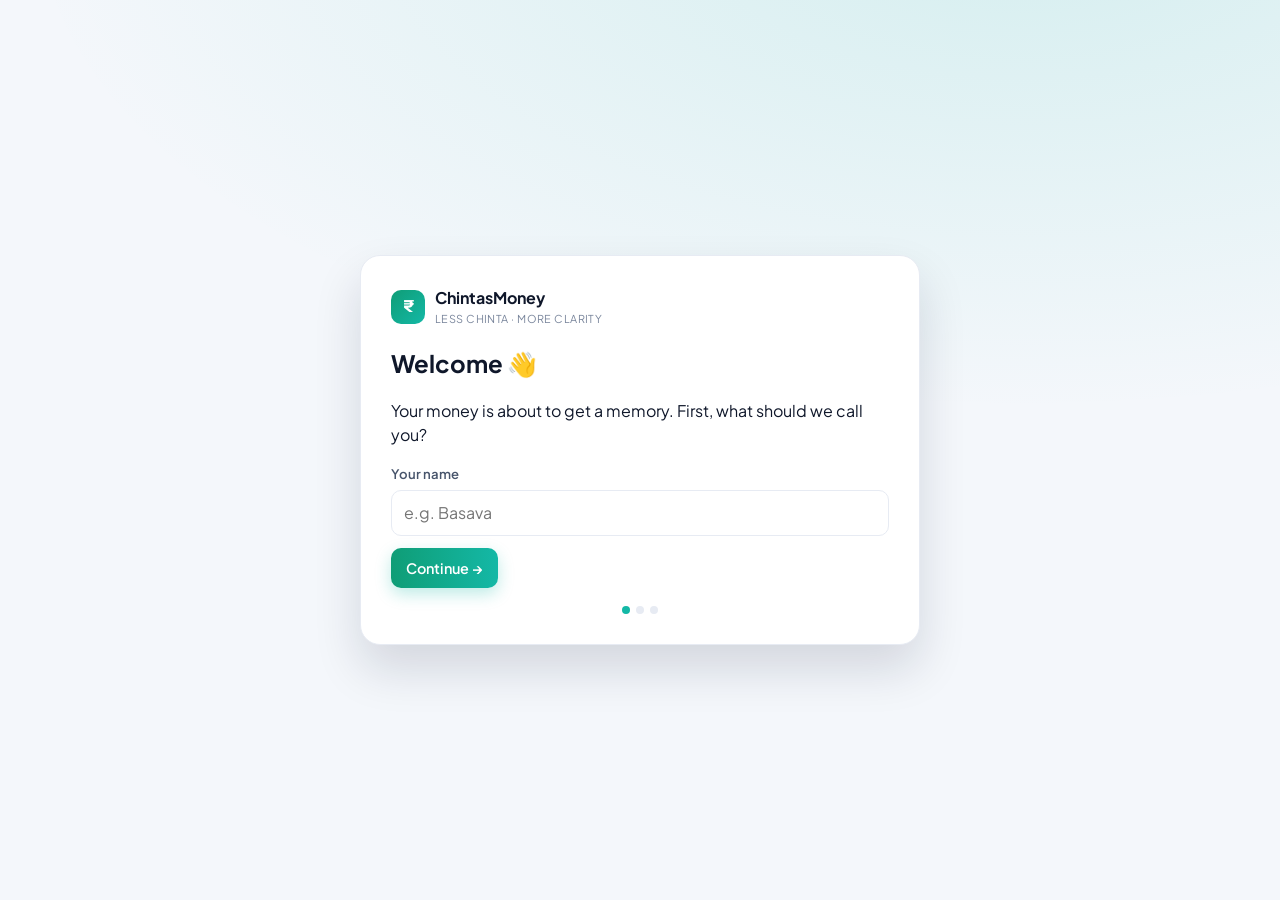
==== app/index.html @ daec8b52 "Build ChintasMoney MVP: financial-intelligence app + repositioned landing - New client-side SPA (app" ====
<!DOCTYPE html>
<html lang="en">
<head>
  <meta charset="UTF-8" />
  <meta name="viewport" content="width=device-width, initial-scale=1.0" />
  <title>ChintasMoney — Your money has a memory</title>
  <meta name="description" content="ChintasMoney — a personal financial intelligence platform. Less Chinta. More Clarity." />
  <link rel="preconnect" href="https://fonts.googleapis.com" />
  <link rel="preconnect" href="https://fonts.gstatic.com" crossorigin />
  <link href="https://fonts.googleapis.com/css2?family=Plus+Jakarta+Sans:wght@400;500;600;700;800&display=swap" rel="stylesheet" />
  <link rel="stylesheet" href="styles.css" />
</head>
<body>
  <div id="root"></div>
  <script src="store.js"></script>
  <script src="app.js"></script>
</body>
</html>
---- app/styles.css ----
/* ChintasMoney app — design system
 * THINK · UNDERSTAND · DECIDE · GROW
 * Palette: deep navy, emerald/teal, fresh green, warm gold, hint of coral. */
:root {
  --navy: #0b1533;
  --navy-2: #12204a;
  --ink: #0f172a;
  --ink-soft: #47546b;
  --muted: #7b879d;
  --line: #e7ebf3;
  --bg: #f4f7fb;
  --surface: #ffffff;
  --emerald: #0f9d76;
  --teal: #14b8a6;
  --green: #22c55e;
  --gold: #f5b849;
  --coral: #fb7185;
  --red: #ef4444;
  --amber: #f59e0b;
  --radius: 14px;
  --radius-lg: 20px;
  --shadow: 0 8px 24px rgba(15,23,42,.06);
  --shadow-lg: 0 24px 48px rgba(11,21,51,.14);
  --sidebar: 248px;
}
* { box-sizing: border-box; }
html, body { margin: 0; height: 100%; }
body {
  font-family: "Plus Jakarta Sans", system-ui, -apple-system, Segoe UI, Roboto, sans-serif;
  background: var(--bg); color: var(--ink); line-height: 1.55; -webkit-font-smoothing: antialiased;
}
a { color: inherit; text-decoration: none; }
button { font: inherit; cursor: pointer; }
img { max-width: 100%; }
.mono { font-variant-numeric: tabular-nums; }
.muted { color: var(--muted); }

/* Layout */
.app { display: grid; grid-template-columns: var(--sidebar) 1fr; min-height: 100vh; }
.sidebar {
  position: sticky; top: 0; align-self: start; height: 100vh; overflow-y: auto;
  background: linear-gradient(180deg, var(--navy), var(--navy-2)); color: #cdd7ea; padding: 18px 14px;
  display: flex; flex-direction: column; gap: 4px;
}
.brand { display: flex; align-items: center; gap: 10px; padding: 6px 8px 14px; }
.brand-badge { width: 34px; height: 34px; border-radius: 10px; display: grid; place-items: center;
  background: linear-gradient(135deg, var(--emerald), var(--teal)); color: #fff; font-weight: 800; }
.brand b { color: #fff; }
.brand small { display: block; color: #8ea3c9; font-size: .68rem; letter-spacing: .04em; }
.nav-item { display: flex; align-items: center; gap: 10px; padding: 9px 11px; border-radius: 10px; color: #b7c4dd;
  font-size: .92rem; font-weight: 500; border: 1px solid transparent; }
.nav-item .ic { width: 20px; text-align: center; }
.nav-item:hover { background: rgba(255,255,255,.06); color: #fff; }
.nav-item.active { background: rgba(20,184,166,.16); color: #fff; border-color: rgba(20,184,166,.35); }
.nav-item .lock { margin-left: auto; font-size: .7rem; color: var(--gold); }
.nav-sep { height: 1px; background: rgba(255,255,255,.08); margin: 8px 4px; }
.side-foot { margin-top: auto; padding: 10px 8px; }
.plan-pill { display: inline-flex; align-items: center; gap: 6px; font-size: .72rem; font-weight: 700; color: var(--navy);
  background: var(--gold); padding: 3px 9px; border-radius: 999px; }

/* Main */
.main { padding: 22px clamp(16px, 3vw, 34px) 60px; max-width: 1180px; }
.topbar { display: flex; align-items: center; gap: 14px; margin-bottom: 18px; }
.topbar h1 { font-size: 1.5rem; margin: 0; letter-spacing: -.02em; }
.topbar .sub { color: var(--muted); font-size: .9rem; }
.spacer { flex: 1; }
.btn { display: inline-flex; align-items: center; gap: 8px; padding: .55rem .95rem; border-radius: 10px; font-weight: 600;
  font-size: .9rem; border: 1px solid var(--line); background: #fff; color: var(--ink); transition: .15s; }
.btn:hover { border-color: var(--teal); }
.btn-primary { background: linear-gradient(90deg, var(--emerald), var(--teal)); color: #fff; border: 0;
  box-shadow: 0 6px 16px rgba(20,184,166,.28); }
.btn-primary:hover { transform: translateY(-1px); }
.btn-ghost { background: transparent; border-color: transparent; color: var(--ink-soft); }
.btn-sm { padding: .35rem .65rem; font-size: .82rem; }

/* Cards / grid */
.grid { display: grid; gap: 16px; }
.g2 { grid-template-columns: repeat(2, 1fr); }
.g3 { grid-template-columns: repeat(3, 1fr); }
.g4 { grid-template-columns: repeat(4, 1fr); }
.card { background: var(--surface); border: 1px solid var(--line); border-radius: var(--radius); padding: 18px; box-shadow: var(--shadow); }
.card h3 { margin: 0 0 4px; font-size: 1rem; }
.card .hint { color: var(--muted); font-size: .82rem; }
.card-hd { display: flex; align-items: center; gap: 10px; margin-bottom: 12px; }
.card-hd h3 { flex: 1; }

/* Stat tiles */
.stat { display: flex; flex-direction: column; gap: 2px; }
.stat .lbl { color: var(--muted); font-size: .78rem; text-transform: uppercase; letter-spacing: .05em; }
.stat .val { font-size: 1.6rem; font-weight: 800; letter-spacing: -.02em; }
.pos { color: var(--emerald); } .neg { color: var(--red); }

/* Attention list */
.attn { display: flex; gap: 12px; padding: 12px 0; border-bottom: 1px solid var(--line); }
.attn:last-child { border-bottom: 0; }
.dot { width: 10px; height: 10px; border-radius: 50%; margin-top: 6px; flex: none; }
.dot.green { background: var(--green); } .dot.yellow { background: var(--gold); } .dot.red { background: var(--red); }
.attn .t { font-weight: 600; }
.attn .d { color: var(--ink-soft); font-size: .9rem; }
.attn .why { color: var(--emerald); font-size: .84rem; margin-top: 2px; }

/* Badges */
.badge { display: inline-flex; align-items: center; gap: 5px; padding: 2px 9px; border-radius: 999px; font-size: .74rem; font-weight: 700; }
.b-green { background: rgba(34,197,94,.14); color: #148a3c; }
.b-yellow { background: rgba(245,184,73,.18); color: #9a6a00; }
.b-red { background: rgba(239,68,68,.13); color: #b91c1c; }
.b-navy { background: rgba(20,184,166,.14); color: #0d7d6b; }
.chip { display:inline-block; background: var(--bg); border: 1px solid var(--line); border-radius: 999px; padding: 2px 10px; font-size: .78rem; margin: 0 4px 4px 0; }

/* Tables */
.tbl { width: 100%; border-collapse: collapse; font-size: .9rem; }
.tbl th { text-align: left; color: var(--muted); font-weight: 600; font-size: .78rem; text-transform: uppercase; letter-spacing: .04em; padding: 8px 10px; border-bottom: 1px solid var(--line); }
.tbl td { padding: 10px; border-bottom: 1px solid var(--line); }
.tbl tr:last-child td { border-bottom: 0; }
.tbl .num { text-align: right; font-variant-numeric: tabular-nums; }

/* Bars */
.bar { height: 8px; background: var(--line); border-radius: 999px; overflow: hidden; }
.bar > i { display: block; height: 100%; background: linear-gradient(90deg, var(--emerald), var(--teal)); }
.bar.gold > i { background: linear-gradient(90deg, var(--gold), #f59e0b); }
.bar.coral > i { background: linear-gradient(90deg, var(--coral), var(--red)); }

/* Forms */
label.fld { display: block; margin-bottom: 12px; }
label.fld span { display: block; font-size: .82rem; color: var(--ink-soft); font-weight: 600; margin-bottom: 5px; }
input, select, textarea { width: 100%; padding: .62rem .75rem; border: 1px solid var(--line); border-radius: 10px; font: inherit; background: #fff; color: var(--ink); }
input:focus, select:focus, textarea:focus { outline: 2px solid var(--teal); border-color: transparent; }
textarea { min-height: 84px; resize: vertical; }

/* Chinta AI */
.chat { display: flex; flex-direction: column; gap: 12px; }
.msg { max-width: 82%; padding: 12px 14px; border-radius: 14px; }
.msg.u { align-self: flex-end; background: var(--navy); color: #fff; border-bottom-right-radius: 4px; }
.msg.a { align-self: flex-start; background: #fff; border: 1px solid var(--line); border-bottom-left-radius: 4px; }
.msg .ev { margin-top: 8px; font-size: .82rem; background: var(--bg); border-radius: 8px; padding: 8px 10px; }
.suggest { display: flex; flex-wrap: wrap; gap: 8px; margin-top: 8px; }
.suggest button { background: #fff; border: 1px solid var(--line); border-radius: 999px; padding: 6px 12px; font-size: .82rem; color: var(--ink-soft); }
.suggest button:hover { border-color: var(--teal); color: var(--ink); }
.composer { display: flex; gap: 10px; margin-top: 14px; }

/* Paywall / notices */
.paywall { text-align: center; padding: 42px 24px; }
.paywall .lock-ic { font-size: 2.2rem; }
.notice { background: rgba(245,184,73,.12); border: 1px solid rgba(245,184,73,.35); color: #7a5600; padding: 10px 14px; border-radius: 10px; font-size: .85rem; }
.mock-tag { font-size: .68rem; font-weight: 700; color: var(--gold); background: rgba(245,184,73,.15); padding: 1px 7px; border-radius: 6px; letter-spacing: .03em; }

/* Onboarding */
.onb { min-height: 100vh; display: grid; place-items: center; padding: 24px;
  background: radial-gradient(1000px 500px at 80% -10%, rgba(20,184,166,.14), transparent), var(--bg); }
.onb-card { width: 100%; max-width: 560px; background: #fff; border: 1px solid var(--line); border-radius: var(--radius-lg); box-shadow: var(--shadow-lg); padding: 30px; }
.persona-grid { display: grid; grid-template-columns: 1fr 1fr; gap: 12px; }
.persona { text-align: left; padding: 16px; border: 1.5px solid var(--line); border-radius: 14px; background: #fff; }
.persona:hover { border-color: var(--teal); }
.persona.sel { border-color: var(--emerald); background: rgba(15,157,118,.05); }
.persona .em { font-size: 1.4rem; }
.persona b { display: block; margin: 6px 0 2px; }
.persona small { color: var(--muted); }
.steps-dots { display: flex; gap: 6px; justify-content: center; margin-top: 18px; }
.steps-dots i { width: 8px; height: 8px; border-radius: 50%; background: var(--line); }
.steps-dots i.on { background: var(--teal); }

/* Pricing */
.plans { display: grid; grid-template-columns: repeat(3, 1fr); gap: 16px; }
.plan { border: 1.5px solid var(--line); border-radius: var(--radius-lg); padding: 22px; background: #fff; display: flex; flex-direction: column; }
.plan.feat { border-color: var(--emerald); box-shadow: var(--shadow-lg); }
.plan .amt { font-size: 2rem; font-weight: 800; }
.plan ul { list-style: none; padding: 0; margin: 12px 0 18px; display: grid; gap: 7px; flex: 1; }
.plan li { padding-left: 22px; position: relative; color: var(--ink-soft); font-size: .9rem; }
.plan li::before { content: "✓"; position: absolute; left: 0; color: var(--emerald); font-weight: 800; }

.disclaimer { margin-top: 30px; padding: 14px 16px; border-radius: 12px; background: #fff; border: 1px dashed var(--line); color: var(--muted); font-size: .8rem; }

/* Mobile */
.menu-btn { display: none; }
@media (max-width: 900px) {
  .app { grid-template-columns: 1fr; }
  .sidebar { position: fixed; z-index: 60; left: 0; top: 0; width: 260px; transform: translateX(-105%); transition: .25s; }
  .sidebar.open { transform: none; }
  .menu-btn { display: inline-flex; }
  .g4 { grid-template-columns: repeat(2, 1fr); }
  .g3, .g2 { grid-template-columns: 1fr; }
  .plans { grid-template-columns: 1fr; }
  .persona-grid { grid-template-columns: 1fr; }
  .scrim { position: fixed; inset: 0; background: rgba(11,21,51,.4); z-index: 55; }
}
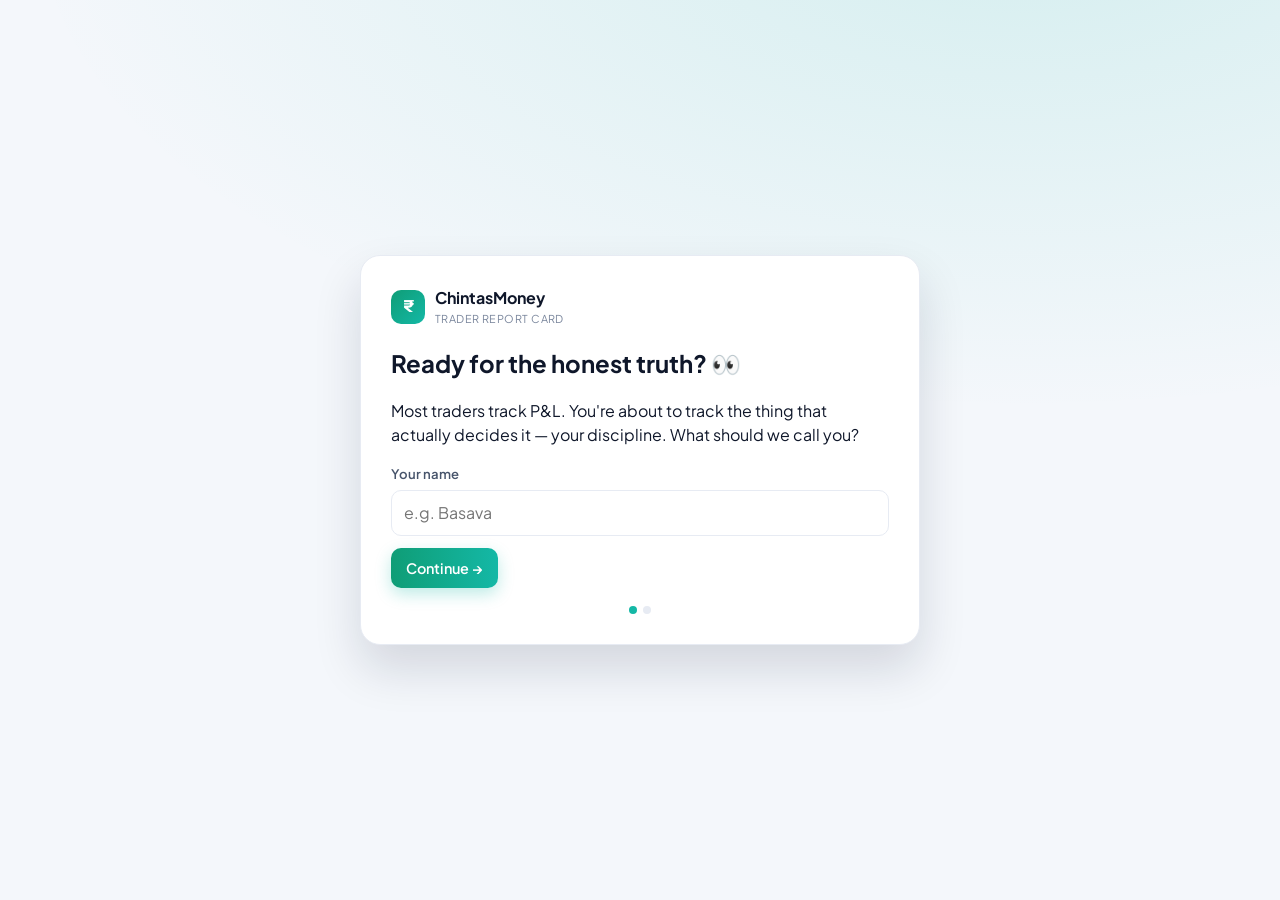
==== commit 8906b83d: "Make it a real installable app (PWA) + CSV import/export + finishing - PWA: manifest, service worker" ====
--- a/app/index.html
+++ b/app/index.html
@@ -2,9 +2,16 @@
 <html lang="en">
 <head>
   <meta charset="UTF-8" />
-  <meta name="viewport" content="width=device-width, initial-scale=1.0" />
-  <title>ChintasMoney — Your money has a memory</title>
-  <meta name="description" content="ChintasMoney — a personal financial intelligence platform. Less Chinta. More Clarity." />
+  <meta name="viewport" content="width=device-width, initial-scale=1.0, viewport-fit=cover" />
+  <title>ChintasMoney — Trader Report Card</title>
+  <meta name="description" content="Get your Discipline Score, trader personality and biggest mistakes. Discipline over profit." />
+  <meta name="theme-color" content="#0b1533" />
+  <link rel="manifest" href="manifest.webmanifest" />
+  <link rel="icon" href="assets/favicon.png" />
+  <link rel="apple-touch-icon" href="assets/apple-touch-icon.png" />
+  <meta name="apple-mobile-web-app-capable" content="yes" />
+  <meta name="apple-mobile-web-app-status-bar-style" content="black-translucent" />
+  <meta name="apple-mobile-web-app-title" content="ChintasMoney" />
   <link rel="preconnect" href="https://fonts.googleapis.com" />
   <link rel="preconnect" href="https://fonts.gstatic.com" crossorigin />
   <link href="https://fonts.googleapis.com/css2?family=Plus+Jakarta+Sans:wght@400;500;600;700;800&display=swap" rel="stylesheet" />
@@ -12,7 +19,29 @@
 </head>
 <body>
   <div id="root"></div>
+
+  <!-- Install prompt (appears when the browser allows it) -->
+  <button id="installBtn" hidden style="position:fixed;right:16px;bottom:16px;z-index:200;border:0;border-radius:999px;padding:.7rem 1.1rem;font-weight:700;color:#fff;background:linear-gradient(90deg,#0f9d76,#14b8a6);box-shadow:0 10px 24px rgba(20,184,166,.4);cursor:pointer">⬇ Install app</button>
+
   <script src="store.js"></script>
   <script src="app.js"></script>
+  <script>
+    // ---- PWA: service worker + install prompt ----
+    if ("serviceWorker" in navigator) {
+      window.addEventListener("load", function () {
+        navigator.serviceWorker.register("sw.js").catch(function () {});
+      });
+    }
+    var deferredPrompt = null, installBtn = document.getElementById("installBtn");
+    window.addEventListener("beforeinstallprompt", function (e) {
+      e.preventDefault(); deferredPrompt = e; installBtn.hidden = false;
+    });
+    installBtn.addEventListener("click", function () {
+      if (!deferredPrompt) return;
+      deferredPrompt.prompt();
+      deferredPrompt.userChoice.finally(function () { deferredPrompt = null; installBtn.hidden = true; });
+    });
+    window.addEventListener("appinstalled", function () { installBtn.hidden = true; });
+  </script>
 </body>
 </html>
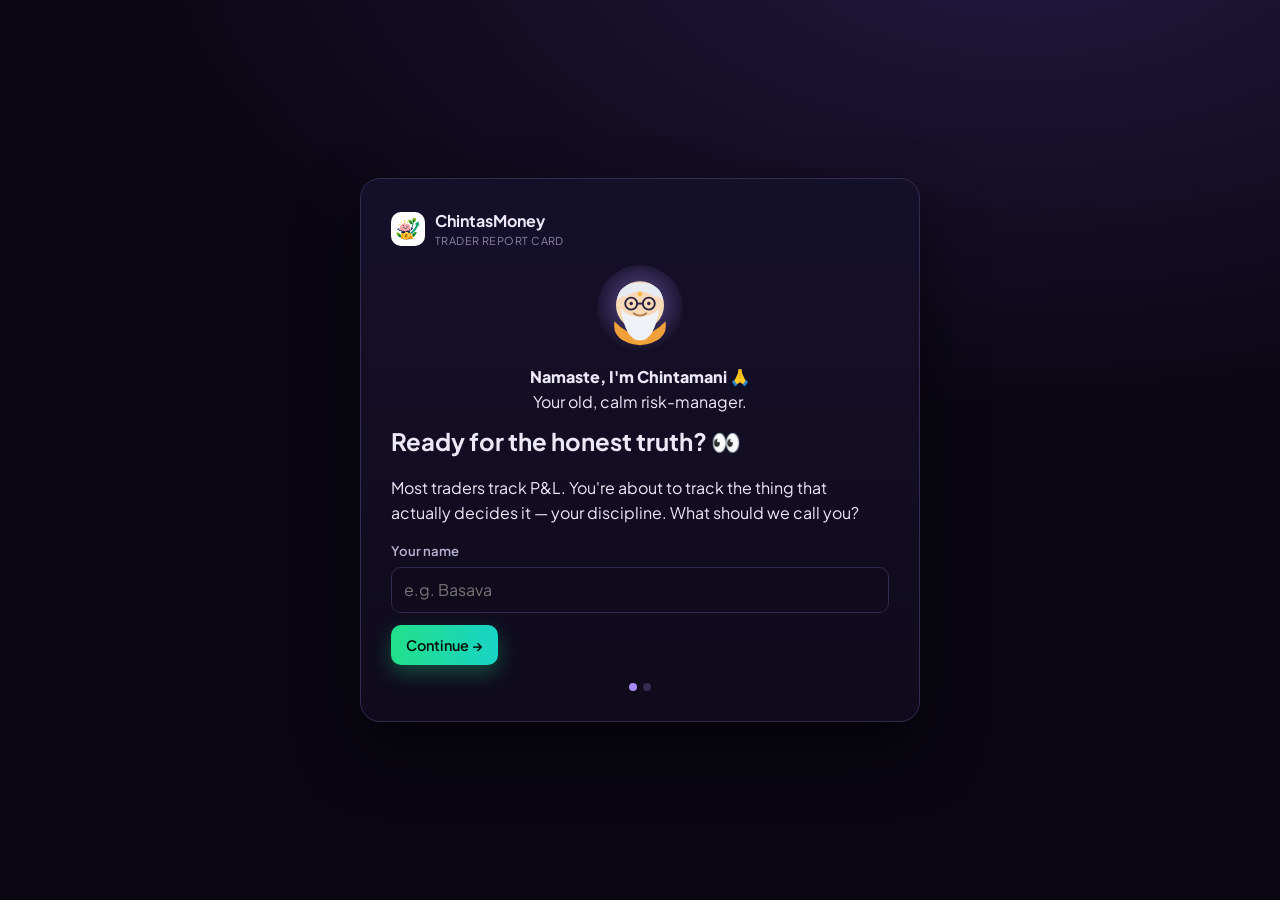
==== commit 455b341f: "Add backend: Supabase auth + cloud sync + Razorpay payments (dormant until keys set) - config.js: ke" ====
--- a/app/index.html
+++ b/app/index.html
@@ -20,11 +20,14 @@
 <body>
   <div id="root"></div>
 
+  <script src="config.js"></script>
+
   <!-- Install prompt (appears when the browser allows it) -->
   <button id="installBtn" hidden style="position:fixed;right:16px;bottom:16px;z-index:200;border:0;border-radius:999px;padding:.7rem 1.1rem;font-weight:700;color:#fff;background:linear-gradient(90deg,#0f9d76,#14b8a6);box-shadow:0 10px 24px rgba(20,184,166,.4);cursor:pointer">⬇ Install app</button>
 
   <script src="store.js"></script>
   <script src="app.js"></script>
+  <script src="cloud.js"></script>
   <script>
     // ---- PWA: service worker + install prompt ----
     if ("serviceWorker" in navigator) {
--- a/app/styles.css
+++ b/app/styles.css
@@ -1,62 +1,72 @@
-/* ChintasMoney app — design system
- * THINK · UNDERSTAND · DECIDE · GROW
- * Palette: deep navy, emerald/teal, fresh green, warm gold, hint of coral. */
+/* ChintasMoney app — Dark Trading Terminal (black + purple) */
 :root {
-  --navy: #0b1533;
-  --navy-2: #12204a;
-  --ink: #0f172a;
-  --ink-soft: #47546b;
-  --muted: #7b879d;
-  --line: #e7ebf3;
-  --bg: #f4f7fb;
-  --surface: #ffffff;
-  --emerald: #0f9d76;
-  --teal: #14b8a6;
-  --green: #22c55e;
+  --navy: #120c22;          /* sidebar top */
+  --navy-2: #1c1140;        /* sidebar bottom (purple) */
+  --ink: #ece9f6;
+  --ink-soft: #b8b1d1;
+  --muted: #8a83a6;
+  --line: #271f3d;
+  --line-2: #352a52;
+  --bg: #0a0713;            /* black-purple */
+  --bg-2: #0f0b1c;
+  --surface: #15102a;       /* panel */
+  --surface-2: #1b1436;
+  --emerald: #22e08a;       /* bull */
+  --teal: #19d3c5;
+  --green: #22e08a;
   --gold: #f5b849;
-  --coral: #fb7185;
-  --red: #ef4444;
-  --amber: #f59e0b;
+  --coral: #ff7a90;
+  --red: #ff5a6a;           /* bear */
+  --amber: #f5b849;
+  --violet: #a78bfa;        /* purple accent */
+  --violet-2: #8b5cf6;
   --radius: 14px;
   --radius-lg: 20px;
-  --shadow: 0 8px 24px rgba(15,23,42,.06);
-  --shadow-lg: 0 24px 48px rgba(11,21,51,.14);
+  --shadow: 0 10px 26px rgba(0,0,0,.45);
+  --shadow-lg: 0 30px 60px rgba(0,0,0,.6);
+  --glow: 0 0 30px rgba(139,92,246,.3);
   --sidebar: 248px;
 }
 * { box-sizing: border-box; }
 html, body { margin: 0; height: 100%; }
 body {
   font-family: "Plus Jakarta Sans", system-ui, -apple-system, Segoe UI, Roboto, sans-serif;
-  background: var(--bg); color: var(--ink); line-height: 1.55; -webkit-font-smoothing: antialiased;
+  background:
+    radial-gradient(800px 500px at 90% -5%, rgba(139,92,246,.14), transparent 60%),
+    radial-gradient(700px 500px at -5% 100%, rgba(34,224,138,.08), transparent 60%),
+    var(--bg);
+  color: var(--ink); line-height: 1.55; -webkit-font-smoothing: antialiased;
 }
 a { color: inherit; text-decoration: none; }
 button { font: inherit; cursor: pointer; }
 img { max-width: 100%; }
-.mono { font-variant-numeric: tabular-nums; }
+.mono { font-variant-numeric: tabular-nums; font-family: "JetBrains Mono", ui-monospace, monospace; }
 .muted { color: var(--muted); }
 
 /* Layout */
 .app { display: grid; grid-template-columns: var(--sidebar) 1fr; min-height: 100vh; }
 .sidebar {
   position: sticky; top: 0; align-self: start; height: 100vh; overflow-y: auto;
-  background: linear-gradient(180deg, var(--navy), var(--navy-2)); color: #cdd7ea; padding: 18px 14px;
-  display: flex; flex-direction: column; gap: 4px;
+  background: linear-gradient(180deg, var(--navy), var(--navy-2)); color: #cbc3e6; padding: 18px 14px;
+  display: flex; flex-direction: column; gap: 4px; border-right: 1px solid var(--line);
 }
 .brand { display: flex; align-items: center; gap: 10px; padding: 6px 8px 14px; }
 .brand-badge { width: 34px; height: 34px; border-radius: 10px; display: grid; place-items: center;
-  background: linear-gradient(135deg, var(--emerald), var(--teal)); color: #fff; font-weight: 800; }
+  background: linear-gradient(135deg, var(--violet-2), var(--violet)); color: #fff; font-weight: 800; }
 .brand b { color: #fff; }
-.brand small { display: block; color: #8ea3c9; font-size: .68rem; letter-spacing: .04em; }
-.nav-item { display: flex; align-items: center; gap: 10px; padding: 9px 11px; border-radius: 10px; color: #b7c4dd;
+.brand-logo-chip { background: #fff !important; padding: 3px; overflow: hidden; }
+.brand-logo-chip img { width: 100%; height: 100%; object-fit: contain; display: block; }
+.brand small { display: block; color: #9c8fd0; font-size: .68rem; letter-spacing: .04em; }
+.nav-item { display: flex; align-items: center; gap: 10px; padding: 9px 11px; border-radius: 10px; color: #b3a9d4;
   font-size: .92rem; font-weight: 500; border: 1px solid transparent; }
 .nav-item .ic { width: 20px; text-align: center; }
-.nav-item:hover { background: rgba(255,255,255,.06); color: #fff; }
-.nav-item.active { background: rgba(20,184,166,.16); color: #fff; border-color: rgba(20,184,166,.35); }
+.nav-item:hover { background: rgba(167,139,250,.1); color: #fff; }
+.nav-item.active { background: rgba(139,92,246,.22); color: #fff; border-color: rgba(167,139,250,.45); box-shadow: var(--glow); }
 .nav-item .lock { margin-left: auto; font-size: .7rem; color: var(--gold); }
 .nav-sep { height: 1px; background: rgba(255,255,255,.08); margin: 8px 4px; }
 .side-foot { margin-top: auto; padding: 10px 8px; }
-.plan-pill { display: inline-flex; align-items: center; gap: 6px; font-size: .72rem; font-weight: 700; color: var(--navy);
-  background: var(--gold); padding: 3px 9px; border-radius: 999px; }
+.plan-pill { display: inline-flex; align-items: center; gap: 6px; font-size: .72rem; font-weight: 700; color: #1b1436;
+  background: linear-gradient(90deg, var(--violet), var(--teal)); padding: 3px 9px; border-radius: 999px; }
 
 /* Main */
 .main { padding: 22px clamp(16px, 3vw, 34px) 60px; max-width: 1180px; }
@@ -65,11 +75,11 @@
 .topbar .sub { color: var(--muted); font-size: .9rem; }
 .spacer { flex: 1; }
 .btn { display: inline-flex; align-items: center; gap: 8px; padding: .55rem .95rem; border-radius: 10px; font-weight: 600;
-  font-size: .9rem; border: 1px solid var(--line); background: #fff; color: var(--ink); transition: .15s; }
-.btn:hover { border-color: var(--teal); }
-.btn-primary { background: linear-gradient(90deg, var(--emerald), var(--teal)); color: #fff; border: 0;
-  box-shadow: 0 6px 16px rgba(20,184,166,.28); }
-.btn-primary:hover { transform: translateY(-1px); }
+  font-size: .9rem; border: 1px solid var(--line-2); background: var(--surface); color: var(--ink); transition: .15s; }
+.btn:hover { border-color: var(--violet); color: #fff; }
+.btn-primary { background: linear-gradient(90deg, var(--emerald), var(--teal)); color: #04120b; border: 0;
+  box-shadow: 0 8px 20px rgba(34,224,138,.3); }
+.btn-primary:hover { transform: translateY(-1px); box-shadow: 0 10px 28px rgba(34,224,138,.45); }
 .btn-ghost { background: transparent; border-color: transparent; color: var(--ink-soft); }
 .btn-sm { padding: .35rem .65rem; font-size: .82rem; }
 
@@ -78,7 +88,7 @@
 .g2 { grid-template-columns: repeat(2, 1fr); }
 .g3 { grid-template-columns: repeat(3, 1fr); }
 .g4 { grid-template-columns: repeat(4, 1fr); }
-.card { background: var(--surface); border: 1px solid var(--line); border-radius: var(--radius); padding: 18px; box-shadow: var(--shadow); }
+.card { background: linear-gradient(180deg, var(--surface), var(--bg-2)); border: 1px solid var(--line); border-radius: var(--radius); padding: 18px; box-shadow: var(--shadow); }
 .card h3 { margin: 0 0 4px; font-size: 1rem; }
 .card .hint { color: var(--muted); font-size: .82rem; }
 .card-hd { display: flex; align-items: center; gap: 10px; margin-bottom: 12px; }
@@ -88,7 +98,7 @@
 .stat { display: flex; flex-direction: column; gap: 2px; }
 .stat .lbl { color: var(--muted); font-size: .78rem; text-transform: uppercase; letter-spacing: .05em; }
 .stat .val { font-size: 1.6rem; font-weight: 800; letter-spacing: -.02em; }
-.pos { color: var(--emerald); } .neg { color: var(--red); }
+.pos { color: var(--green); } .neg { color: var(--red); }
 
 /* Attention list */
 .attn { display: flex; gap: 12px; padding: 12px 0; border-bottom: 1px solid var(--line); }
@@ -97,15 +107,15 @@
 .dot.green { background: var(--green); } .dot.yellow { background: var(--gold); } .dot.red { background: var(--red); }
 .attn .t { font-weight: 600; }
 .attn .d { color: var(--ink-soft); font-size: .9rem; }
-.attn .why { color: var(--emerald); font-size: .84rem; margin-top: 2px; }
+.attn .why { color: var(--green); font-size: .84rem; margin-top: 2px; }
 
 /* Badges */
 .badge { display: inline-flex; align-items: center; gap: 5px; padding: 2px 9px; border-radius: 999px; font-size: .74rem; font-weight: 700; }
-.b-green { background: rgba(34,197,94,.14); color: #148a3c; }
-.b-yellow { background: rgba(245,184,73,.18); color: #9a6a00; }
-.b-red { background: rgba(239,68,68,.13); color: #b91c1c; }
-.b-navy { background: rgba(20,184,166,.14); color: #0d7d6b; }
-.chip { display:inline-block; background: var(--bg); border: 1px solid var(--line); border-radius: 999px; padding: 2px 10px; font-size: .78rem; margin: 0 4px 4px 0; }
+.b-green { background: rgba(34,224,138,.16); color: #4fe3a3; }
+.b-yellow { background: rgba(245,184,73,.18); color: #f5c774; }
+.b-red { background: rgba(255,90,106,.16); color: #ff8a96; }
+.b-navy { background: rgba(139,92,246,.2); color: #c4b1fb; }
+.chip { display:inline-block; background: var(--surface-2); border: 1px solid var(--line-2); border-radius: 999px; padding: 2px 10px; font-size: .78rem; margin: 0 4px 4px 0; color: var(--ink-soft); }
 
 /* Tables */
 .tbl { width: 100%; border-collapse: collapse; font-size: .9rem; }
@@ -115,7 +125,7 @@
 .tbl .num { text-align: right; font-variant-numeric: tabular-nums; }
 
 /* Bars */
-.bar { height: 8px; background: var(--line); border-radius: 999px; overflow: hidden; }
+.bar { height: 8px; background: var(--line-2); border-radius: 999px; overflow: hidden; }
 .bar > i { display: block; height: 100%; background: linear-gradient(90deg, var(--emerald), var(--teal)); }
 .bar.gold > i { background: linear-gradient(90deg, var(--gold), #f59e0b); }
 .bar.coral > i { background: linear-gradient(90deg, var(--coral), var(--red)); }
@@ -123,52 +133,60 @@
 /* Forms */
 label.fld { display: block; margin-bottom: 12px; }
 label.fld span { display: block; font-size: .82rem; color: var(--ink-soft); font-weight: 600; margin-bottom: 5px; }
-input, select, textarea { width: 100%; padding: .62rem .75rem; border: 1px solid var(--line); border-radius: 10px; font: inherit; background: #fff; color: var(--ink); }
-input:focus, select:focus, textarea:focus { outline: 2px solid var(--teal); border-color: transparent; }
+input, select, textarea { width: 100%; padding: .62rem .75rem; border: 1px solid var(--line-2); border-radius: 10px; font: inherit; background: var(--bg-2); color: var(--ink); }
+input:focus, select:focus, textarea:focus { outline: 2px solid var(--violet); border-color: transparent; }
 textarea { min-height: 84px; resize: vertical; }
+select option { background: var(--surface); }
 
 /* Chinta AI */
 .chat { display: flex; flex-direction: column; gap: 12px; }
 .msg { max-width: 82%; padding: 12px 14px; border-radius: 14px; }
-.msg.u { align-self: flex-end; background: var(--navy); color: #fff; border-bottom-right-radius: 4px; }
-.msg.a { align-self: flex-start; background: #fff; border: 1px solid var(--line); border-bottom-left-radius: 4px; }
-.msg .ev { margin-top: 8px; font-size: .82rem; background: var(--bg); border-radius: 8px; padding: 8px 10px; }
+.msg.u { align-self: flex-end; background: linear-gradient(90deg, var(--violet-2), var(--violet)); color: #fff; border-bottom-right-radius: 4px; }
+.msg.a { align-self: flex-start; background: var(--surface); border: 1px solid var(--line); border-bottom-left-radius: 4px; }
+.msg .ev { margin-top: 8px; font-size: .82rem; background: var(--bg-2); border-radius: 8px; padding: 8px 10px; }
 .suggest { display: flex; flex-wrap: wrap; gap: 8px; margin-top: 8px; }
-.suggest button { background: #fff; border: 1px solid var(--line); border-radius: 999px; padding: 6px 12px; font-size: .82rem; color: var(--ink-soft); }
-.suggest button:hover { border-color: var(--teal); color: var(--ink); }
+.suggest button { background: var(--surface); border: 1px solid var(--line-2); border-radius: 999px; padding: 6px 12px; font-size: .82rem; color: var(--ink-soft); }
+.suggest button:hover { border-color: var(--violet); color: var(--ink); }
 .composer { display: flex; gap: 10px; margin-top: 14px; }
 
 /* Paywall / notices */
 .paywall { text-align: center; padding: 42px 24px; }
 .paywall .lock-ic { font-size: 2.2rem; }
-.notice { background: rgba(245,184,73,.12); border: 1px solid rgba(245,184,73,.35); color: #7a5600; padding: 10px 14px; border-radius: 10px; font-size: .85rem; }
+.notice { background: rgba(245,184,73,.12); border: 1px solid rgba(245,184,73,.35); color: #f0cd8f; padding: 10px 14px; border-radius: 10px; font-size: .85rem; }
 .mock-tag { font-size: .68rem; font-weight: 700; color: var(--gold); background: rgba(245,184,73,.15); padding: 1px 7px; border-radius: 6px; letter-spacing: .03em; }
 
 /* Onboarding */
 .onb { min-height: 100vh; display: grid; place-items: center; padding: 24px;
-  background: radial-gradient(1000px 500px at 80% -10%, rgba(20,184,166,.14), transparent), var(--bg); }
-.onb-card { width: 100%; max-width: 560px; background: #fff; border: 1px solid var(--line); border-radius: var(--radius-lg); box-shadow: var(--shadow-lg); padding: 30px; }
+  background: radial-gradient(900px 500px at 80% -10%, rgba(139,92,246,.2), transparent), var(--bg); }
+.onb-card { width: 100%; max-width: 560px; background: linear-gradient(180deg, var(--surface), var(--bg-2)); border: 1px solid var(--line-2); border-radius: var(--radius-lg); box-shadow: var(--shadow-lg); padding: 30px; }
 .persona-grid { display: grid; grid-template-columns: 1fr 1fr; gap: 12px; }
-.persona { text-align: left; padding: 16px; border: 1.5px solid var(--line); border-radius: 14px; background: #fff; }
-.persona:hover { border-color: var(--teal); }
-.persona.sel { border-color: var(--emerald); background: rgba(15,157,118,.05); }
+.persona { text-align: left; padding: 16px; border: 1.5px solid var(--line-2); border-radius: 14px; background: var(--bg-2); color: var(--ink); }
+.persona:hover { border-color: var(--violet); }
+.persona.sel { border-color: var(--emerald); background: rgba(34,224,138,.08); }
 .persona .em { font-size: 1.4rem; }
 .persona b { display: block; margin: 6px 0 2px; }
 .persona small { color: var(--muted); }
 .steps-dots { display: flex; gap: 6px; justify-content: center; margin-top: 18px; }
-.steps-dots i { width: 8px; height: 8px; border-radius: 50%; background: var(--line); }
-.steps-dots i.on { background: var(--teal); }
+.steps-dots i { width: 8px; height: 8px; border-radius: 50%; background: var(--line-2); }
+.steps-dots i.on { background: var(--violet); }
 
 /* Pricing */
 .plans { display: grid; grid-template-columns: repeat(3, 1fr); gap: 16px; }
-.plan { border: 1.5px solid var(--line); border-radius: var(--radius-lg); padding: 22px; background: #fff; display: flex; flex-direction: column; }
-.plan.feat { border-color: var(--emerald); box-shadow: var(--shadow-lg); }
+.plan { border: 1.5px solid var(--line-2); border-radius: var(--radius-lg); padding: 22px; background: var(--surface); display: flex; flex-direction: column; }
+.plan.feat { border-color: var(--emerald); box-shadow: 0 0 40px rgba(34,224,138,.25); }
 .plan .amt { font-size: 2rem; font-weight: 800; }
 .plan ul { list-style: none; padding: 0; margin: 12px 0 18px; display: grid; gap: 7px; flex: 1; }
 .plan li { padding-left: 22px; position: relative; color: var(--ink-soft); font-size: .9rem; }
 .plan li::before { content: "✓"; position: absolute; left: 0; color: var(--emerald); font-weight: 800; }
 
-.disclaimer { margin-top: 30px; padding: 14px 16px; border-radius: 12px; background: #fff; border: 1px dashed var(--line); color: var(--muted); font-size: .8rem; }
+.disclaimer { margin-top: 30px; padding: 14px 16px; border-radius: 12px; background: var(--bg-2); border: 1px dashed var(--line-2); color: var(--muted); font-size: .8rem; }
+
+/* Chart controls */
+.chart-toolbar { display: flex; gap: 8px; flex-wrap: wrap; margin-bottom: 12px; }
+.chart-toggle { background: var(--surface); border: 1px solid var(--line-2); color: var(--ink-soft); border-radius: 8px; padding: 5px 11px; font-size: .82rem; font-weight: 600; }
+.chart-toggle.on { color: #fff; border-color: var(--violet); background: rgba(139,92,246,.18); }
+.legend { display: flex; gap: 16px; flex-wrap: wrap; font-size: .8rem; color: var(--ink-soft); margin-top: 8px; }
+.legend i { display: inline-block; width: 14px; height: 3px; border-radius: 2px; margin-right: 5px; vertical-align: middle; }
 
 /* Mobile */
 .menu-btn { display: none; }
@@ -181,5 +199,5 @@
   .g3, .g2 { grid-template-columns: 1fr; }
   .plans { grid-template-columns: 1fr; }
   .persona-grid { grid-template-columns: 1fr; }
-  .scrim { position: fixed; inset: 0; background: rgba(11,21,51,.4); z-index: 55; }
-}
+  .scrim { position: fixed; inset: 0; background: rgba(0,0,0,.55); z-index: 55; }
+}
